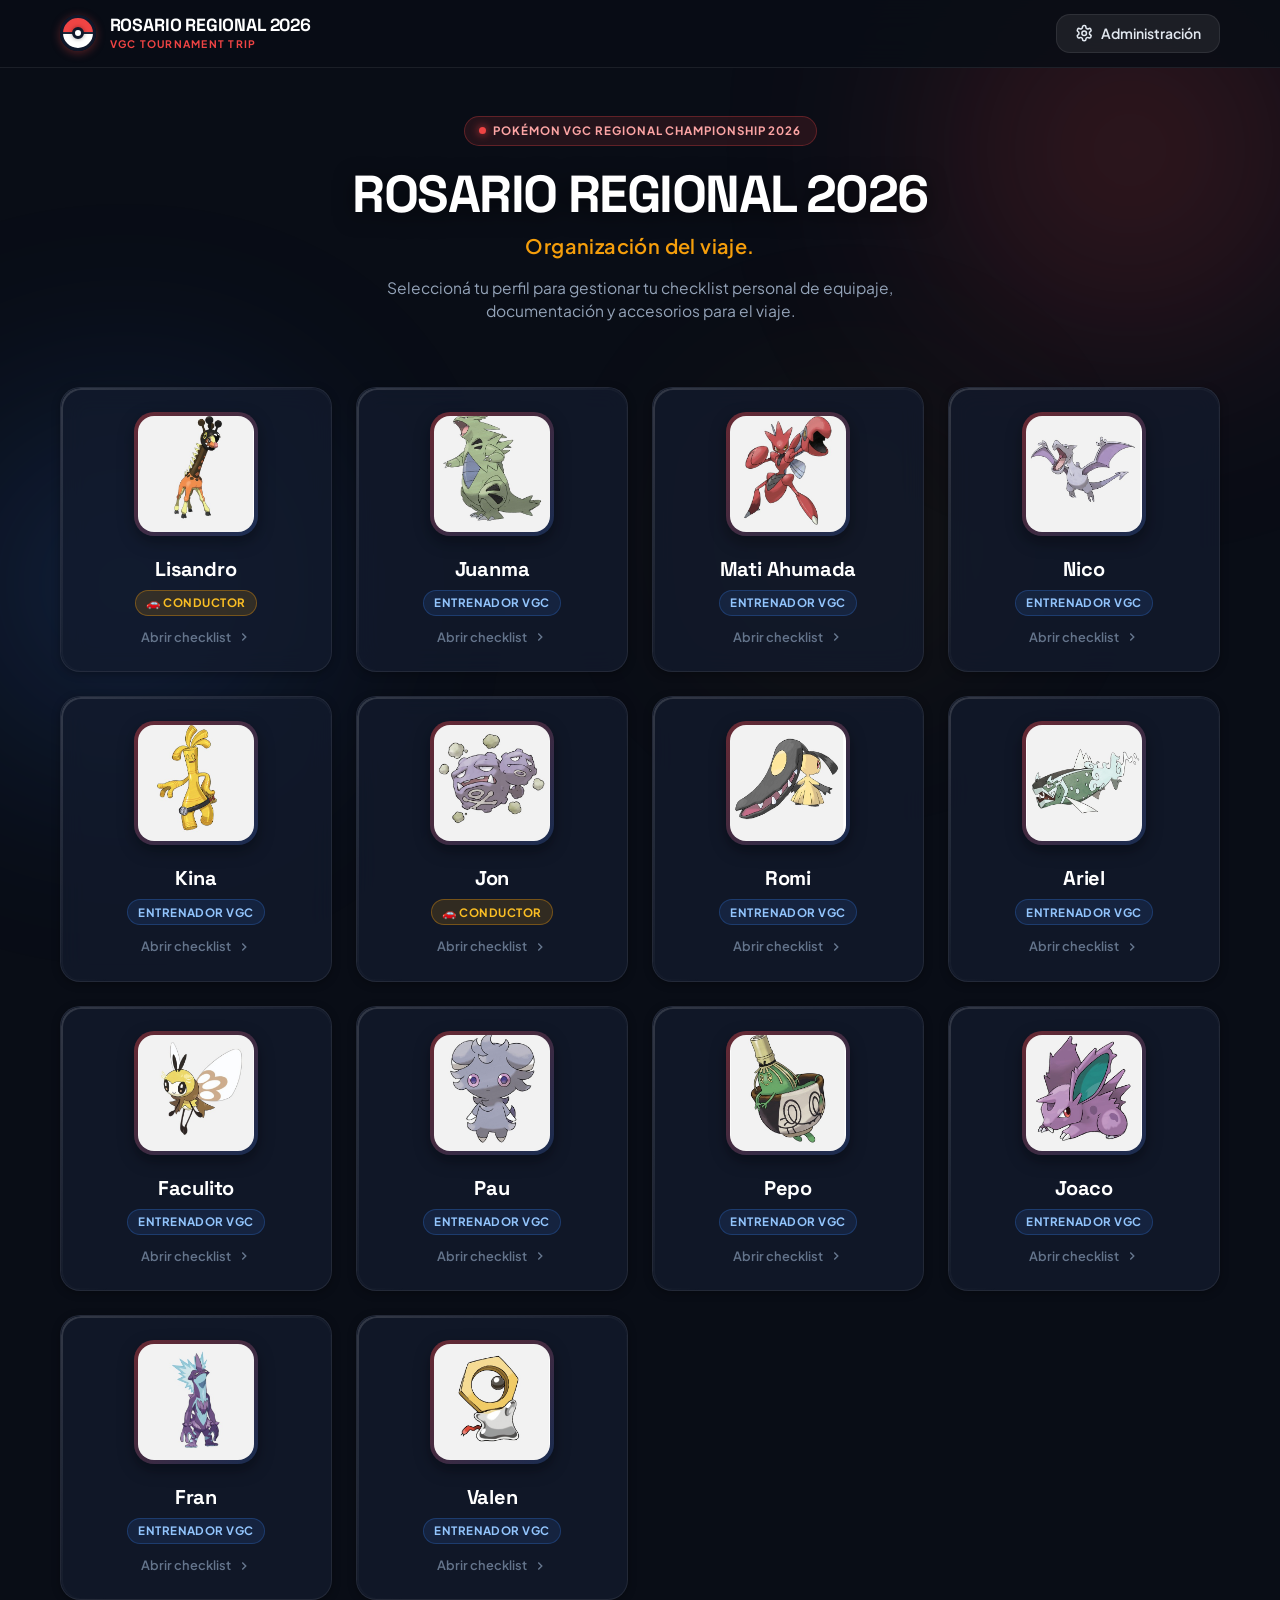
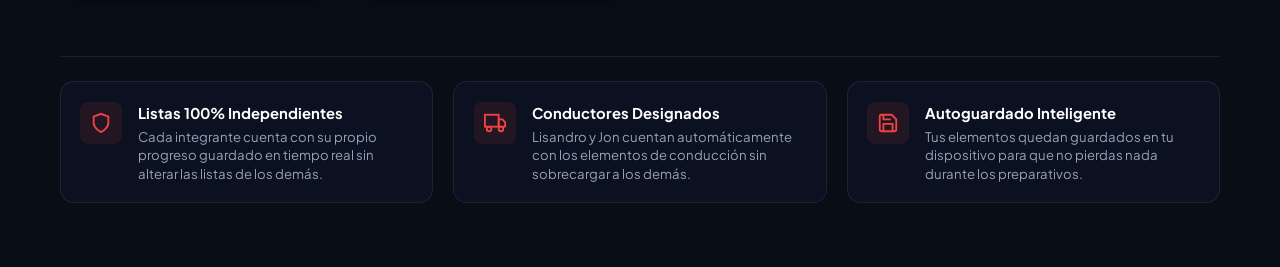
==== index.html @ 784bb458 "feat: Rosario Regional 2026 - Organizador de viaje Pokémon VGC" ====
<!DOCTYPE html>
<html lang="es">
<head>
  <meta charset="UTF-8">
  <meta name="viewport" content="width=device-width, initial-scale=1.0, maximum-scale=1.0, user-scalable=no">
  <title>ROSARIO REGIONAL 2026 – Organizador de Viaje</title>
  <meta name="description" content="Organizador de equipaje y checklist para el Regional Pokémon VGC 2026 en Rosario.">
  <link rel="icon" type="image/svg+xml" href="data:image/svg+xml,<svg xmlns='http://www.w3.org/2000/svg' viewBox='0 0 100 100'><circle cx='50' cy='50' r='48' fill='%23ef4444'/><path d='M2,50 A48,48 0 0,0 98,50 Z' fill='%23ffffff'/><line x1='2' y1='50' x2='98' y2='50' stroke='%230f172a' stroke-width='8'/><circle cx='50' cy='50' r='18' fill='%230f172a'/><circle cx='50' cy='50' r='12' fill='%23ffffff'/><circle cx='50' cy='50' r='7' fill='%23e2e8f0'/></svg>">
  <link rel="preconnect" href="https://fonts.googleapis.com">
  <link rel="preconnect" href="https://fonts.gstatic.com" crossorigin>
  <link href="https://fonts.googleapis.com/css2?family=Plus+Jakarta+Sans:wght@400;500;600;700;800&family=Space+Grotesk:wght@600;700&display=swap" rel="stylesheet">
  <link rel="stylesheet" href="styles.css">
</head>
<body class="bg-main text-slate-100">
  <!-- Fondo con efectos lumínicos sutiles Pokémon VGC -->
  <div class="bg-glow bg-glow-1"></div>
  <div class="bg-glow bg-glow-2"></div>
  <div class="bg-glow bg-glow-3"></div>

  <!-- Header Superior -->
  <header class="app-header">
    <div class="container header-content">
      <a href="#/" class="brand-link" id="header-brand-link">
        <div class="pokeball-icon">
          <div class="pokeball-inner"></div>
        </div>
        <div class="brand-text">
          <span class="brand-title">ROSARIO REGIONAL 2026</span>
          <span class="brand-tag">VGC TOURNAMENT TRIP</span>
        </div>
      </a>
      
      <div class="header-actions">
        <button id="btn-open-admin" class="btn btn-secondary btn-icon-text" title="Panel de Administración">
          <svg class="icon" viewBox="0 0 24 24" fill="none" stroke="currentColor" stroke-width="2"><path d="M12.22 2h-.44a2 2 0 0 0-2 2v.18a2 2 0 0 1-1 1.73l-.43.25a2 2 0 0 1-2 0l-.15-.08a2 2 0 0 0-2.73.73l-.22.38a2 2 0 0 0 .73 2.73l.15.1a2 2 0 0 1 1 1.72v.51a2 2 0 0 1-1 1.74l-.15.09a2 2 0 0 0-.73 2.73l.22.38a2 2 0 0 0 2.73.73l.15-.08a2 2 0 0 1 2 0l.43.25a2 2 0 0 1 1 1.73V20a2 2 0 0 0 2 2h.44a2 2 0 0 0 2-2v-.18a2 2 0 0 1 1-1.73l.43-.25a2 2 0 0 1 2 0l.15.08a2 2 0 0 0 2.73-.73l.22-.39a2 2 0 0 0-.73-2.73l-.15-.08a2 2 0 0 1-1-1.74v-.5a2 2 0 0 1 1-1.74l.15-.09a2 2 0 0 0 .73-2.73l-.22-.38a2 2 0 0 0-2.73-.73l-.15.08a2 2 0 0 1-2 0l-.43-.25a2 2 0 0 1-1-1.73V4a2 2 0 0 0-2-2z"></path><circle cx="12" cy="12" r="3"></circle></svg>
          <span>Administración</span>
        </button>
      </div>
    </div>
  </header>

  <!-- Contenedor Principal de Vistas -->
  <main class="main-container">
    
    <!-- ========================================== -->
    <!-- 1. VISTA PRINCIPAL (MENÚ EXCLUSIVO DE ACCESO) -->
    <!-- ========================================== -->
    <section id="home-view" class="view-section">
      <div class="container">
        
        <!-- Hero de Bienvenida -->
        <div class="home-hero">
          <div class="tournament-badge">
            <span class="badge-dot"></span> POKÉMON VGC REGIONAL CHAMPIONSHIP 2026
          </div>
          <h1 class="hero-title">ROSARIO REGIONAL 2026</h1>
          <p class="hero-subtitle">Organización del viaje.</p>
          <p class="hero-description">
            Seleccioná tu perfil para gestionar tu checklist personal de equipaje, documentación y accesorios para el viaje.
          </p>
        </div>

        <!-- Cuadrícula de 14 tarjetas de integrantes -->
        <div class="members-grid" id="members-grid-container">
          <!-- Renderizado dinámico vía JavaScript -->
        </div>

        <!-- Footer Informativo -->
        <div class="home-footer-info">
          <div class="info-card">
            <div class="info-icon">
              <svg viewBox="0 0 24 24" fill="none" stroke="currentColor" stroke-width="2"><path d="M12 22s8-4 8-10V5l-8-3-8 3v7c0 6 8 10 8 10z"></path></svg>
            </div>
            <div>
              <h4 class="info-title">Listas 100% Independientes</h4>
              <p class="info-desc">Cada integrante cuenta con su propio progreso guardado en tiempo real sin alterar las listas de los demás.</p>
            </div>
          </div>
          <div class="info-card">
            <div class="info-icon">
              <svg viewBox="0 0 24 24" fill="none" stroke="currentColor" stroke-width="2"><rect x="1" y="3" width="15" height="13"></rect><polygon points="16 8 20 8 23 11 23 16 16 16 16 8"></polygon><circle cx="5.5" cy="18.5" r="2.5"></circle><circle cx="18.5" cy="18.5" r="2.5"></circle></svg>
            </div>
            <div>
              <h4 class="info-title">Conductores Designados</h4>
              <p class="info-desc">Lisandro y Jon cuentan automáticamente con los elementos de conducción sin sobrecargar a los demás.</p>
            </div>
          </div>
          <div class="info-card">
            <div class="info-icon">
              <svg viewBox="0 0 24 24" fill="none" stroke="currentColor" stroke-width="2"><path d="M19 21H5a2 2 0 0 1-2-2V5a2 2 0 0 1 2-2h11l5 5v11a2 2 0 0 1-2 2z"></path><polyline points="17 21 17 13 7 13 7 21"></polyline><polyline points="7 3 7 8 15 8"></polyline></svg>
            </div>
            <div>
              <h4 class="info-title">Autoguardado Inteligente</h4>
              <p class="info-desc">Tus elementos quedan guardados en tu dispositivo para que no pierdas nada durante los preparativos.</p>
            </div>
          </div>
        </div>

      </div>
    </section>

    <!-- ========================================== -->
    <!-- 2. VISTA INDIVIDUAL DE CADA INTEGRANTE      -->
    <!-- ========================================== -->
    <section id="member-view" class="view-section hidden">
      <div class="container">
        
        <!-- Barra de retorno y navegación -->
        <div class="member-top-nav">
          <button id="btn-back-home" class="btn btn-ghost btn-back">
            <svg class="icon" viewBox="0 0 24 24" fill="none" stroke="currentColor" stroke-width="2.5"><line x1="19" y1="12" x2="5" y2="12"></line><polyline points="12 19 5 12 12 5"></polyline></svg>
            <span>Volver a integrantes</span>
          </button>
          
          <div class="member-nav-actions">
            <button id="btn-reset-member" class="btn btn-outline-danger btn-sm" title="Reiniciar checklist a elementos iniciales">
              <svg class="icon icon-sm" viewBox="0 0 24 24" fill="none" stroke="currentColor" stroke-width="2"><path d="M3 12a9 9 0 1 0 9-9 9.75 9.75 0 0 0-6.74 2.74L3 8"></path><path d="M3 3v5h5"></path></svg>
              <span>Reiniciar checklist</span>
            </button>
          </div>
        </div>

        <!-- Tarjeta de Perfil y Progreso -->
        <div class="member-profile-header">
          <div class="profile-hero-card">
            
            <!-- Foto y Nombre -->
            <div class="profile-identity">
              <div class="profile-photo-wrapper">
                <img id="profile-photo" src="" alt="Fotografía de perfil" class="profile-photo" onerror="this.classList.add('hidden'); document.getElementById('profile-avatar-fallback').classList.remove('hidden');">
                <div id="profile-avatar-fallback" class="avatar-fallback hidden"></div>
              </div>
              
              <div class="profile-info">
                <div class="profile-badge-row">
                  <span id="profile-role-badge" class="member-badge">INTEGRANTE</span>
                  <span class="vgc-tag">ROSARIO 2026</span>
                </div>
                <h2 id="profile-name" class="profile-name">Nombre</h2>
                <p class="profile-subtext">Checklist personal de viaje y equipaje</p>
              </div>
            </div>

            <!-- Progreso General -->
            <div class="profile-progress-box">
              <div class="progress-stats-header">
                <span class="progress-label">Progreso del equipaje</span>
                <span id="progress-percentage-text" class="progress-percent">0%</span>
              </div>
              
              <div class="progress-track">
                <div id="progress-fill-bar" class="progress-fill" style="width: 0%;"></div>
              </div>

              <div class="stats-counter-grid">
                <div class="stat-pill stat-total">
                  <span class="stat-num" id="stat-total-count">0</span>
                  <span class="stat-text">Total</span>
                </div>
                <div class="stat-pill stat-completed">
                  <span class="stat-num" id="stat-completed-count">0</span>
                  <span class="stat-text">Completados</span>
                </div>
                <div class="stat-pill stat-pending">
                  <span class="stat-num" id="stat-pending-count">0</span>
                  <span class="stat-text">Pendientes</span>
                </div>
              </div>
            </div>

          </div>
        </div>

        <!-- Barra de Herramientas de la Lista -->
        <div class="checklist-toolbar">
          
          <!-- Búsqueda y Filtros -->
          <div class="toolbar-search-filter">
            <div class="search-input-wrapper">
              <svg class="search-icon" viewBox="0 0 24 24" fill="none" stroke="currentColor" stroke-width="2"><circle cx="11" cy="11" r="8"></circle><line x1="21" y1="21" x2="16.65" y2="16.65"></line></svg>
              <input type="text" id="checklist-search" placeholder="Buscar elemento..." class="search-input">
              <button id="btn-clear-search" class="clear-search-btn hidden" title="Limpiar búsqueda">✕</button>
            </div>
            
            <div class="filter-tabs">
              <button class="filter-tab active" data-filter="all">Todos</button>
              <button class="filter-tab" data-filter="pending">Pendientes</button>
              <button class="filter-tab" data-filter="completed">Completados</button>
            </div>
          </div>

          <!-- Botones para agregar elementos y categorías -->
          <div class="toolbar-action-buttons">
            <button id="btn-add-item" class="btn btn-primary btn-sm">
              <svg class="icon icon-sm" viewBox="0 0 24 24" fill="none" stroke="currentColor" stroke-width="2.5"><line x1="12" y1="5" x2="12" y2="19"></line><line x1="5" y1="12" x2="19" y2="12"></line></svg>
              <span>Agregar elemento</span>
            </button>
            <button id="btn-add-category" class="btn btn-secondary btn-sm">
              <svg class="icon icon-sm" viewBox="0 0 24 24" fill="none" stroke="currentColor" stroke-width="2.5"><path d="M22 19a2 2 0 0 1-2 2H4a2 2 0 0 1-2-2V5a2 2 0 0 1 2-2h5l2 3h9a2 2 0 0 1 2 2z"></path><line x1="12" y1="11" x2="12" y2="17"></line><line x1="9" y1="14" x2="15" y2="14"></line></svg>
              <span>Nueva categoría</span>
            </button>
          </div>

        </div>

        <!-- Contenedor dinámico de categorías y elementos -->
        <div id="checklist-categories-container" class="categories-list">
          <!-- Renderizado dinámico vía JavaScript -->
        </div>

      </div>
    </section>

  </main>

  <!-- ========================================== -->
  <!-- 3. MODAL: PANEL DE ADMINISTRACIÓN         -->
  <!-- ========================================== -->
  <div id="admin-modal" class="modal-backdrop hidden">
    <div class="modal-dialog modal-lg">
      
      <div class="modal-header">
        <div class="modal-header-title">
          <div class="admin-shield-icon">
            <svg viewBox="0 0 24 24" fill="none" stroke="currentColor" stroke-width="2"><path d="M12 22s8-4 8-10V5l-8-3-8 3v7c0 6 8 10 8 10z"></path></svg>
          </div>
          <div>
            <h3 class="modal-title">Panel de Administración</h3>
            <p class="modal-subtitle">Gestión global de integrantes, categorías y elementos</p>
          </div>
        </div>
        <button id="btn-close-admin" class="btn-close-modal" aria-label="Cerrar modal">✕</button>
      </div>

      <!-- Navegación por pestañas del panel de administración -->
      <div class="admin-tabs-nav">
        <button class="admin-tab-btn active" data-tab="admin-tab-members">Integrantes (14)</button>
        <button class="admin-tab-btn" data-tab="admin-tab-categories">Categorías</button>
        <button class="admin-tab-btn" data-tab="admin-tab-items">Elementos Maestros</button>
      </div>

      <div class="modal-body admin-modal-body">
        
        <!-- Pestaña 1: Integrantes -->
        <div id="admin-tab-members" class="admin-tab-content active">
          <div class="admin-tab-toolbar">
            <p class="tab-helper-text">Administrá a los viajeros del Regional. Podés modificar nombres, fotografías o agregar nuevos.</p>
            <button id="btn-admin-add-member" class="btn btn-primary btn-sm">
              <svg class="icon icon-sm" viewBox="0 0 24 24" fill="none" stroke="currentColor" stroke-width="2"><line x1="12" y1="5" x2="12" y2="19"></line><line x1="5" y1="12" x2="19" y2="12"></line></svg>
              <span>Agregar Integrante</span>
            </button>
          </div>

          <div id="admin-members-list" class="admin-entity-list">
            <!-- Renderizado dinámico -->
          </div>
        </div>

        <!-- Pestaña 2: Categorías -->
        <div id="admin-tab-categories" class="admin-tab-content">
          <div class="admin-tab-toolbar">
            <p class="tab-helper-text">Categorías maestras del equipaje. Podés reordenar, renombrar o crear nuevas.</p>
            <button id="btn-admin-add-category" class="btn btn-primary btn-sm">
              <svg class="icon icon-sm" viewBox="0 0 24 24" fill="none" stroke="currentColor" stroke-width="2"><line x1="12" y1="5" x2="12" y2="19"></line><line x1="5" y1="12" x2="19" y2="12"></line></svg>
              <span>Crear Categoría</span>
            </button>
          </div>

          <div id="admin-categories-list" class="admin-entity-list">
            <!-- Renderizado dinámico -->
          </div>
        </div>

        <!-- Pestaña 3: Elementos Maestros & Exclusividad -->
        <div id="admin-tab-items" class="admin-tab-content">
          <div class="admin-tab-toolbar">
            <p class="tab-helper-text">Elementos maestros basados en "lista items". Podés editarlos y asignar exclusividad (ej. Licencia de conducir para Lisandro y Jon).</p>
            <button id="btn-admin-add-item" class="btn btn-primary btn-sm">
              <svg class="icon icon-sm" viewBox="0 0 24 24" fill="none" stroke="currentColor" stroke-width="2"><line x1="12" y1="5" x2="12" y2="19"></line><line x1="5" y1="12" x2="19" y2="12"></line></svg>
              <span>Agregar Elemento Maestro</span>
            </button>
          </div>

          <div class="admin-filter-bar">
            <label for="admin-item-cat-filter" class="form-label-inline">Filtrar por categoría:</label>
            <select id="admin-item-cat-filter" class="form-select form-select-sm">
              <option value="all">Todas las categorías</option>
            </select>
          </div>

          <div id="admin-items-list" class="admin-entity-list">
            <!-- Renderizado dinámico -->
          </div>
        </div>

      </div>

      <div class="modal-footer">
        <div class="footer-left-actions">
          <button id="btn-reset-master-data" class="btn btn-outline-danger btn-sm" title="Restaura la configuración a los datos iniciales de lista items">
            <svg class="icon icon-sm" viewBox="0 0 24 24" fill="none" stroke="currentColor" stroke-width="2"><path d="M3 12a9 9 0 1 0 9-9 9.75 9.75 0 0 0-6.74 2.74L3 8"></path><path d="M3 3v5h5"></path></svg>
            <span>Restablecer todo a fábrica</span>
          </button>
        </div>
        <button id="btn-admin-done" class="btn btn-secondary">Cerrar</button>
      </div>

    </div>
  </div>

  <!-- ========================================== -->
  <!-- 4. MODAL: AGREGAR / EDITAR ELEMENTO        -->
  <!-- ========================================== -->
  <div id="item-modal" class="modal-backdrop hidden">
    <div class="modal-dialog">
      <div class="modal-header">
        <h3 id="item-modal-title" class="modal-title">Agregar Elemento</h3>
        <button id="btn-close-item-modal" class="btn-close-modal">✕</button>
      </div>
      
      <form id="item-form" class="modal-form">
        <input type="hidden" id="item-form-id">
        <input type="hidden" id="item-form-context" value="member"> <!-- 'member' o 'admin' -->
        
        <div class="form-group">
          <label for="item-form-name" class="form-label">Nombre del elemento *</label>
          <input type="text" id="item-form-name" class="form-input" placeholder="Ej: Protector solar" required autofocus>
        </div>

        <div class="form-group">
          <label for="item-form-category" class="form-label">Categoría *</label>
          <select id="item-form-category" class="form-select" required>
            <!-- Dinámico -->
          </select>
        </div>

        <!-- Sección de Exclusividad (visible en admin o configurable) -->
        <div id="item-exclusivity-section" class="form-group">
          <label class="form-label">Visibilidad / Exclusividad</label>
          <p class="form-help">Seleccioná si este elemento debe mostrarse únicamente a determinados integrantes (ej: Solo Conductores).</p>
          
          <div class="radio-toggle-group">
            <label class="radio-option">
              <input type="radio" name="item-visibility-mode" value="all" checked>
              <span>Visible para todos los integrantes</span>
            </label>
            <label class="radio-option">
              <input type="radio" name="item-visibility-mode" value="selective">
              <span>Exclusivo para integrantes específicos</span>
            </label>
          </div>

          <div id="item-selective-members-box" class="selective-members-container hidden">
            <p class="selective-title">Seleccionar integrantes que ven este elemento:</p>
            <div id="item-members-checkbox-list" class="members-checkbox-grid">
              <!-- Checkboxes generados dinámicamente -->
            </div>
          </div>
        </div>

        <div class="modal-footer">
          <button type="button" id="btn-cancel-item-modal" class="btn btn-ghost">Cancelar</button>
          <button type="submit" class="btn btn-primary">Guardar Elemento</button>
        </div>
      </form>
    </div>
  </div>

  <!-- ========================================== -->
  <!-- 5. MODAL: AGREGAR / EDITAR CATEGORÍA       -->
  <!-- ========================================== -->
  <div id="category-modal" class="modal-backdrop hidden">
    <div class="modal-dialog">
      <div class="modal-header">
        <h3 id="category-modal-title" class="modal-title">Nueva Categoría</h3>
        <button id="btn-close-category-modal" class="btn-close-modal">✕</button>
      </div>
      
      <form id="category-form" class="modal-form">
        <input type="hidden" id="category-form-id">
        <input type="hidden" id="category-form-context" value="member">
        
        <div class="form-group">
          <label for="category-form-name" class="form-label">Nombre de la categoría *</label>
          <input type="text" id="category-form-name" class="form-input" placeholder="Ej: SNACKS Y BEBIDAS" required autofocus>
        </div>

        <div class="modal-footer">
          <button type="button" id="btn-cancel-category-modal" class="btn btn-ghost">Cancelar</button>
          <button type="submit" class="btn btn-primary">Guardar Categoría</button>
        </div>
      </form>
    </div>
  </div>

  <!-- ========================================== -->
  <!-- 6. MODAL: AGREGAR / EDITAR INTEGRANTE      -->
  <!-- ========================================== -->
  <div id="member-modal" class="modal-backdrop hidden">
    <div class="modal-dialog">
      <div class="modal-header">
        <h3 id="member-modal-title" class="modal-title">Editar Integrante</h3>
        <button id="btn-close-member-modal" class="btn-close-modal">✕</button>
      </div>
      
      <form id="member-form" class="modal-form">
        <input type="hidden" id="member-form-id">
        
        <div class="form-group">
          <label for="member-form-name" class="form-label">Nombre *</label>
          <input type="text" id="member-form-name" class="form-input" placeholder="Ej: Lisandro" required autofocus>
        </div>

        <div class="form-group">
          <label for="member-form-photo" class="form-label">Ruta o URL de la fotografía</label>
          <input type="text" id="member-form-photo" class="form-input" placeholder="pokemon viaje/nombre.jpg">
          <p class="form-help">Debe corresponder a un archivo de la carpeta "pokemon viaje" o una URL válida.</p>
        </div>

        <div class="form-group">
          <label class="form-label">Rol especial</label>
          <label class="checkbox-label">
            <input type="checkbox" id="member-form-is-driver" class="custom-checkbox">
            <span>🚗 Es Conductor designado (acceso a elementos exclusivos de conducción)</span>
          </label>
        </div>

        <div class="modal-footer">
          <button type="button" id="btn-cancel-member-modal" class="btn btn-ghost">Cancelar</button>
          <button type="submit" class="btn btn-primary">Guardar Cambios</button>
        </div>
      </form>
    </div>
  </div>

  <!-- ========================================== -->
  <!-- 7. MODAL: CONFIRMACIÓN GENÉRICA           -->
  <!-- ========================================== -->
  <div id="confirm-modal" class="modal-backdrop hidden">
    <div class="modal-dialog modal-sm">
      <div class="modal-header">
        <h3 id="confirm-modal-title" class="modal-title">¿Estás seguro?</h3>
        <button id="btn-close-confirm-modal" class="btn-close-modal">✕</button>
      </div>
      <div class="modal-body">
        <p id="confirm-modal-message">Esta acción no se puede deshacer.</p>
      </div>
      <div class="modal-footer">
        <button type="button" id="btn-confirm-cancel" class="btn btn-ghost">Cancelar</button>
        <button type="button" id="btn-confirm-accept" class="btn btn-danger">Confirmar</button>
      </div>
    </div>
  </div>

  <!-- Toast de Notificaciones -->
  <div id="toast-container" class="toast-container"></div>

  <!-- Script Principal -->
  <script src="app.js"></script>
</body>
</html>
---- styles.css ----
/* ==========================================================================
   ROSARIO REGIONAL 2026 – ESTILOS GLOBALES & TEMÁTICA POKÉMON VGC
   ========================================================================== */

:root {
  --bg-primary: #090d16;
  --bg-secondary: #0f172a;
  --bg-card: rgba(19, 27, 46, 0.75);
  --bg-card-hover: rgba(26, 38, 64, 0.9);
  --bg-input: #151f33;
  --border-subtle: rgba(255, 255, 255, 0.08);
  --border-focus: #3b82f6;
  
  --poke-red: #ef4444;
  --poke-red-hover: #dc2626;
  --poke-red-glow: rgba(239, 68, 68, 0.25);
  
  --poke-blue: #3b82f6;
  --poke-cyan: #06b6d4;
  --poke-gold: #f59e0b;
  --poke-gold-glow: rgba(245, 158, 11, 0.2);
  --success: #10b981;
  --success-glow: rgba(16, 185, 129, 0.25);
  --danger: #f43f5e;
  
  --text-main: #f8fafc;
  --text-muted: #94a3b8;
  --text-dim: #64748b;
  
  --font-main: 'Plus Jakarta Sans', -apple-system, BlinkMacSystemFont, 'Segoe UI', Roboto, sans-serif;
  --font-display: 'Space Grotesk', var(--font-main);
  
  --radius-sm: 8px;
  --radius-md: 14px;
  --radius-lg: 20px;
  --radius-full: 9999px;
  
  --shadow-sm: 0 2px 8px rgba(0, 0, 0, 0.3);
  --shadow-md: 0 8px 24px rgba(0, 0, 0, 0.4);
  --shadow-lg: 0 16px 40px rgba(0, 0, 0, 0.55);
  --shadow-glow: 0 0 30px rgba(239, 68, 68, 0.15);
}

* {
  box-sizing: border-box;
  margin: 0;
  padding: 0;
  -webkit-tap-highlight-color: transparent;
}

body {
  font-family: var(--font-main);
  background-color: var(--bg-primary);
  color: var(--text-main);
  min-height: 100vh;
  line-height: 1.5;
  overflow-x: hidden;
  position: relative;
}

/* Luces de fondo decorativas */
.bg-glow {
  position: fixed;
  border-radius: 50%;
  filter: blur(120px);
  pointer-events: none;
  z-index: 0;
  opacity: 0.35;
}

.bg-glow-1 {
  width: 500px;
  height: 500px;
  background: radial-gradient(circle, var(--poke-red) 0%, transparent 70%);
  top: -100px;
  right: -100px;
}

.bg-glow-2 {
  width: 450px;
  height: 450px;
  background: radial-gradient(circle, var(--poke-blue) 0%, transparent 70%);
  bottom: 10%;
  left: -100px;
}

.bg-glow-3 {
  width: 350px;
  height: 350px;
  background: radial-gradient(circle, var(--poke-gold) 0%, transparent 70%);
  top: 40%;
  right: 20%;
  opacity: 0.15;
}

.container {
  max-width: 1200px;
  margin: 0 auto;
  padding: 0 1.25rem;
  position: relative;
  z-index: 1;
}

/* Header */
.app-header {
  position: sticky;
  top: 0;
  z-index: 100;
  backdrop-filter: blur(16px);
  -webkit-backdrop-filter: blur(16px);
  background-color: rgba(9, 13, 22, 0.85);
  border-bottom: 1px solid var(--border-subtle);
  padding: 0.85rem 0;
  transition: all 0.2s ease;
}

.header-content {
  display: flex;
  align-items: center;
  justify-content: space-between;
}

.brand-link {
  display: flex;
  align-items: center;
  gap: 0.85rem;
  text-decoration: none;
  color: inherit;
  transition: transform 0.2s ease;
}

.brand-link:hover {
  transform: translateY(-1px);
}

.pokeball-icon {
  width: 36px;
  height: 36px;
  border-radius: 50%;
  background: linear-gradient(180deg, var(--poke-red) 48%, #1e293b 48%, #1e293b 52%, #ffffff 52%);
  border: 3px solid #0f172a;
  position: relative;
  display: flex;
  align-items: center;
  justify-content: center;
  box-shadow: 0 2px 10px rgba(239, 68, 68, 0.35);
  animation: pulse-glow 3s infinite alternate;
}

.pokeball-inner {
  width: 12px;
  height: 12px;
  background: #ffffff;
  border: 3px solid #0f172a;
  border-radius: 50%;
  box-shadow: 0 0 4px rgba(0,0,0,0.4);
}

@keyframes pulse-glow {
  0% { box-shadow: 0 0 10px rgba(239, 68, 68, 0.2); }
  100% { box-shadow: 0 0 18px rgba(239, 68, 68, 0.5); }
}

.brand-text {
  display: flex;
  flex-direction: column;
}

.brand-title {
  font-family: var(--font-display);
  font-size: 1.1rem;
  font-weight: 700;
  letter-spacing: -0.01em;
  color: #ffffff;
  line-height: 1.2;
}

.brand-tag {
  font-size: 0.65rem;
  font-weight: 700;
  letter-spacing: 0.12em;
  color: var(--poke-red);
}

/* Botones */
.btn {
  display: inline-flex;
  align-items: center;
  justify-content: center;
  gap: 0.5rem;
  font-family: var(--font-main);
  font-size: 0.875rem;
  font-weight: 600;
  padding: 0.6rem 1.1rem;
  border-radius: var(--radius-md);
  border: 1px solid transparent;
  cursor: pointer;
  transition: all 0.2s cubic-bezier(0.4, 0, 0.2, 1);
  text-decoration: none;
  white-space: nowrap;
}

.btn:active {
  transform: scale(0.97);
}

.btn-primary {
  background: linear-gradient(135deg, var(--poke-red) 0%, #dc2626 100%);
  color: #ffffff;
  box-shadow: 0 4px 14px var(--poke-red-glow);
}

.btn-primary:hover {
  background: linear-gradient(135deg, #f87171 0%, #ef4444 100%);
  box-shadow: 0 6px 20px rgba(239, 68, 68, 0.45);
  transform: translateY(-1px);
}

.btn-secondary {
  background: rgba(255, 255, 255, 0.07);
  color: #e2e8f0;
  border-color: var(--border-subtle);
}

.btn-secondary:hover {
  background: rgba(255, 255, 255, 0.12);
  color: #ffffff;
  border-color: rgba(255, 255, 255, 0.2);
}

.btn-ghost {
  background: transparent;
  color: var(--text-muted);
}

.btn-ghost:hover {
  background: rgba(255, 255, 255, 0.06);
  color: #ffffff;
}

.btn-danger {
  background: var(--danger);
  color: #ffffff;
}

.btn-danger:hover {
  background: #e11d48;
}

.btn-outline-danger {
  background: transparent;
  color: #fb7185;
  border-color: rgba(244, 63, 94, 0.3);
}

.btn-outline-danger:hover {
  background: rgba(244, 63, 94, 0.15);
  border-color: rgba(244, 63, 94, 0.5);
  color: #ffffff;
}

.btn-sm {
  padding: 0.42rem 0.8rem;
  font-size: 0.8rem;
  border-radius: var(--radius-sm);
}

.icon {
  width: 1.15rem;
  height: 1.15rem;
  display: inline-block;
  flex-shrink: 0;
}

.icon-sm {
  width: 0.95rem;
  height: 0.95rem;
}

/* ==========================================================================
   VISTA PRINCIPAL: HOME
   ========================================================================== */
.main-container {
  padding: 2rem 0 4rem;
}

.home-hero {
  text-align: center;
  max-width: 680px;
  margin: 0 auto 3rem;
  padding: 1rem 0;
}

.tournament-badge {
  display: inline-flex;
  align-items: center;
  gap: 0.45rem;
  padding: 0.35rem 0.9rem;
  border-radius: var(--radius-full);
  background: rgba(239, 68, 68, 0.12);
  border: 1px solid rgba(239, 68, 68, 0.3);
  color: #fca5a5;
  font-size: 0.72rem;
  font-weight: 700;
  letter-spacing: 0.08em;
  margin-bottom: 1.25rem;
}

.badge-dot {
  width: 7px;
  height: 7px;
  border-radius: 50%;
  background-color: var(--poke-red);
  box-shadow: 0 0 8px var(--poke-red);
  animation: pulse-dot 1.5s infinite;
}

@keyframes pulse-dot {
  0%, 100% { opacity: 1; transform: scale(1); }
  50% { opacity: 0.4; transform: scale(0.85); }
}

.hero-title {
  font-family: var(--font-display);
  font-size: clamp(2rem, 5vw, 3.25rem);
  font-weight: 800;
  letter-spacing: -0.03em;
  color: #ffffff;
  margin-bottom: 0.5rem;
  text-shadow: 0 4px 20px rgba(0, 0, 0, 0.6);
  line-height: 1.1;
}

.hero-subtitle {
  font-size: 1.25rem;
  font-weight: 600;
  color: var(--poke-gold);
  margin-bottom: 0.9rem;
  letter-spacing: 0.02em;
}

.hero-description {
  font-size: 0.975rem;
  color: var(--text-muted);
  max-width: 540px;
  margin: 0 auto;
}

/* Cuadrícula de 14 tarjetas de integrantes */
.members-grid {
  display: grid;
  grid-template-columns: repeat(auto-fill, minmax(240px, 1fr));
  gap: 1.5rem;
  margin-bottom: 3.5rem;
}

@media (min-width: 1024px) {
  .members-grid {
    grid-template-columns: repeat(4, 1fr);
  }
}

.member-card {
  position: relative;
  background: var(--bg-card);
  backdrop-filter: blur(12px);
  -webkit-backdrop-filter: blur(12px);
  border: 1px solid var(--border-subtle);
  border-radius: var(--radius-lg);
  padding: 1.5rem 1.25rem;
  text-decoration: none;
  color: inherit;
  display: flex;
  flex-direction: column;
  align-items: center;
  text-align: center;
  transition: all 0.28s cubic-bezier(0.4, 0, 0.2, 1);
  overflow: hidden;
  box-shadow: var(--shadow-sm);
  cursor: pointer;
}

.member-card::before {
  content: '';
  position: absolute;
  inset: 0;
  border-radius: inherit;
  padding: 1.5px;
  background: linear-gradient(135deg, rgba(255, 255, 255, 0.15), transparent 60%);
  -webkit-mask: linear-gradient(#fff 0 0) content-box, linear-gradient(#fff 0 0);
  -webkit-mask-composite: xor;
  mask-composite: exclude;
  pointer-events: none;
}

.member-card:hover {
  transform: translateY(-6px);
  background: var(--bg-card-hover);
  border-color: rgba(239, 68, 68, 0.35);
  box-shadow: 0 14px 30px rgba(0, 0, 0, 0.5), 0 0 20px var(--poke-red-glow);
}

.member-card-photo-wrapper {
  position: relative;
  width: 124px;
  height: 124px;
  margin-bottom: 1.15rem;
  border-radius: var(--radius-lg);
  padding: 4px;
  background: linear-gradient(135deg, rgba(239, 68, 68, 0.4), rgba(59, 130, 246, 0.2));
  box-shadow: 0 6px 16px rgba(0, 0, 0, 0.35);
  transition: transform 0.28s ease, box-shadow 0.28s ease;
}

.member-card:hover .member-card-photo-wrapper {
  transform: scale(1.04);
  box-shadow: 0 8px 24px rgba(239, 68, 68, 0.35);
}

.member-card-photo {
  width: 100%;
  height: 100%;
  border-radius: calc(var(--radius-lg) - 4px);
  object-fit: cover;
  object-position: center;
  display: block;
  background-color: #1e293b;
}

.avatar-fallback {
  width: 100%;
  height: 100%;
  border-radius: calc(var(--radius-lg) - 4px);
  display: flex;
  align-items: center;
  justify-content: center;
  font-family: var(--font-display);
  font-size: 2.2rem;
  font-weight: 700;
  color: #ffffff;
  background: linear-gradient(135deg, #1e293b 0%, #334155 100%);
  letter-spacing: -0.02em;
}

.member-card-name {
  font-family: var(--font-display);
  font-size: 1.25rem;
  font-weight: 700;
  color: #ffffff;
  margin-bottom: 0.35rem;
  letter-spacing: -0.01em;
  transition: color 0.2s ease;
}

.member-card:hover .member-card-name {
  color: #fca5a5;
}

.member-tag-badge {
  display: inline-flex;
  align-items: center;
  gap: 0.3rem;
  padding: 0.22rem 0.65rem;
  border-radius: var(--radius-full);
  font-size: 0.72rem;
  font-weight: 700;
  letter-spacing: 0.04em;
  text-transform: uppercase;
  margin-bottom: 0.75rem;
}

.tag-driver {
  background: rgba(245, 158, 11, 0.15);
  color: #fbbf24;
  border: 1px solid rgba(245, 158, 11, 0.35);
}

.tag-trainer {
  background: rgba(59, 130, 246, 0.12);
  color: #93c5fd;
  border: 1px solid rgba(59, 130, 246, 0.25);
}

.member-card-action {
  margin-top: auto;
  font-size: 0.8rem;
  font-weight: 600;
  color: var(--text-dim);
  display: flex;
  align-items: center;
  gap: 0.35rem;
  transition: color 0.2s ease, transform 0.2s ease;
}

.member-card:hover .member-card-action {
  color: var(--poke-red);
  transform: translateX(3px);
}

/* Home Footer Info */
.home-footer-info {
  display: grid;
  grid-template-columns: repeat(auto-fit, minmax(280px, 1fr));
  gap: 1.25rem;
  padding-top: 1.5rem;
  border-top: 1px solid var(--border-subtle);
}

.info-card {
  display: flex;
  gap: 1rem;
  background: rgba(15, 23, 42, 0.5);
  border: 1px solid var(--border-subtle);
  border-radius: var(--radius-md);
  padding: 1.2rem;
}

.info-icon {
  width: 42px;
  height: 42px;
  border-radius: var(--radius-sm);
  background: rgba(239, 68, 68, 0.1);
  color: var(--poke-red);
  display: flex;
  align-items: center;
  justify-content: center;
  flex-shrink: 0;
}

.info-icon svg {
  width: 22px;
  height: 22px;
}

.info-title {
  font-size: 0.925rem;
  font-weight: 700;
  color: #ffffff;
  margin-bottom: 0.25rem;
}

.info-desc {
  font-size: 0.825rem;
  color: var(--text-muted);
  line-height: 1.4;
}

/* ==========================================================================
   VISTA INDIVIDUAL: CHECKLIST DEL INTEGRANTE
   ========================================================================== */
.member-top-nav {
  display: flex;
  align-items: center;
  justify-content: space-between;
  margin-bottom: 1.5rem;
  gap: 1rem;
}

.btn-back {
  font-weight: 600;
  padding-left: 0;
}

.btn-back:hover {
  background: transparent;
  color: #ffffff;
  transform: translateX(-3px);
}

.profile-hero-card {
  background: var(--bg-card);
  backdrop-filter: blur(14px);
  -webkit-backdrop-filter: blur(14px);
  border: 1px solid var(--border-subtle);
  border-radius: var(--radius-lg);
  padding: 1.75rem;
  margin-bottom: 2rem;
  display: grid;
  grid-template-columns: 1fr;
  gap: 1.75rem;
  box-shadow: var(--shadow-md);
}

@media (min-width: 768px) {
  .profile-hero-card {
    grid-template-columns: 1.2fr 1.8fr;
    align-items: center;
  }
}

.profile-identity {
  display: flex;
  align-items: center;
  gap: 1.25rem;
}

.profile-photo-wrapper {
  width: 100px;
  height: 100px;
  border-radius: var(--radius-lg);
  padding: 3px;
  background: linear-gradient(135deg, var(--poke-red), var(--poke-gold));
  flex-shrink: 0;
  box-shadow: 0 8px 20px rgba(0, 0, 0, 0.4);
}

.profile-photo {
  width: 100%;
  height: 100%;
  border-radius: calc(var(--radius-lg) - 3px);
  object-fit: cover;
  object-position: center;
  display: block;
}

.profile-badge-row {
  display: flex;
  align-items: center;
  gap: 0.5rem;
  margin-bottom: 0.4rem;
}

.member-badge {
  font-size: 0.7rem;
  font-weight: 700;
  letter-spacing: 0.05em;
  padding: 0.2rem 0.55rem;
  border-radius: var(--radius-full);
  background: rgba(239, 68, 68, 0.15);
  color: #fca5a5;
  border: 1px solid rgba(239, 68, 68, 0.3);
}

.vgc-tag {
  font-size: 0.7rem;
  font-weight: 700;
  color: var(--poke-gold);
}

.profile-name {
  font-family: var(--font-display);
  font-size: 1.85rem;
  font-weight: 800;
  letter-spacing: -0.02em;
  color: #ffffff;
  line-height: 1.15;
}

.profile-subtext {
  font-size: 0.825rem;
  color: var(--text-muted);
  margin-top: 0.2rem;
}

/* Progreso */
.profile-progress-box {
  background: rgba(15, 23, 42, 0.6);
  border: 1px solid var(--border-subtle);
  border-radius: var(--radius-md);
  padding: 1.25rem;
}

.progress-stats-header {
  display: flex;
  justify-content: space-between;
  align-items: baseline;
  margin-bottom: 0.6rem;
}

.progress-label {
  font-size: 0.85rem;
  font-weight: 600;
  color: var(--text-muted);
  text-transform: uppercase;
  letter-spacing: 0.05em;
}

.progress-percent {
  font-family: var(--font-display);
  font-size: 1.6rem;
  font-weight: 800;
  color: #ffffff;
}

.progress-track {
  width: 100%;
  height: 12px;
  background: rgba(255, 255, 255, 0.08);
  border-radius: var(--radius-full);
  overflow: hidden;
  margin-bottom: 1rem;
}

.progress-fill {
  height: 100%;
  background: linear-gradient(90deg, var(--poke-red) 0%, var(--poke-gold) 60%, var(--success) 100%);
  border-radius: var(--radius-full);
  transition: width 0.4s cubic-bezier(0.4, 0, 0.2, 1);
  box-shadow: 0 0 12px var(--poke-red-glow);
}

.stats-counter-grid {
  display: grid;
  grid-template-columns: repeat(3, 1fr);
  gap: 0.65rem;
}

.stat-pill {
  display: flex;
  flex-direction: column;
  align-items: center;
  justify-content: center;
  padding: 0.55rem 0.4rem;
  border-radius: var(--radius-sm);
  background: rgba(255, 255, 255, 0.03);
  border: 1px solid var(--border-subtle);
  text-align: center;
}

.stat-num {
  font-family: var(--font-display);
  font-size: 1.2rem;
  font-weight: 700;
  line-height: 1;
  margin-bottom: 0.2rem;
}

.stat-text {
  font-size: 0.7rem;
  color: var(--text-muted);
  text-transform: uppercase;
  letter-spacing: 0.04em;
}

.stat-total .stat-num { color: #ffffff; }
.stat-completed .stat-num { color: var(--success); }
.stat-pending .stat-num { color: var(--poke-gold); }

/* Toolbar */
.checklist-toolbar {
  display: flex;
  flex-direction: column;
  gap: 1rem;
  margin-bottom: 2rem;
}

@media (min-width: 768px) {
  .checklist-toolbar {
    flex-direction: row;
    align-items: center;
    justify-content: space-between;
  }
}

.toolbar-search-filter {
  display: flex;
  flex-wrap: wrap;
  gap: 0.75rem;
  align-items: center;
  flex: 1;
}

.search-input-wrapper {
  position: relative;
  min-width: 200px;
  max-width: 320px;
  width: 100%;
}

.search-icon {
  position: absolute;
  left: 0.85rem;
  top: 50%;
  transform: translateY(-50%);
  width: 1rem;
  height: 1rem;
  color: var(--text-dim);
  pointer-events: none;
}

.search-input {
  width: 100%;
  padding: 0.55rem 2rem 0.55rem 2.35rem;
  background: var(--bg-input);
  border: 1px solid var(--border-subtle);
  border-radius: var(--radius-md);
  color: #ffffff;
  font-family: var(--font-main);
  font-size: 0.85rem;
  transition: all 0.2s ease;
}

.search-input:focus {
  outline: none;
  border-color: var(--border-focus);
  box-shadow: 0 0 0 3px rgba(59, 130, 246, 0.2);
}

.clear-search-btn {
  position: absolute;
  right: 0.65rem;
  top: 50%;
  transform: translateY(-50%);
  background: none;
  border: none;
  color: var(--text-dim);
  font-size: 0.8rem;
  cursor: pointer;
  padding: 0.2rem;
}

.clear-search-btn:hover {
  color: #ffffff;
}

.filter-tabs {
  display: flex;
  background: var(--bg-input);
  border: 1px solid var(--border-subtle);
  border-radius: var(--radius-md);
  padding: 3px;
}

.filter-tab {
  padding: 0.4rem 0.85rem;
  font-size: 0.78rem;
  font-weight: 600;
  border-radius: calc(var(--radius-md) - 3px);
  border: none;
  background: transparent;
  color: var(--text-muted);
  cursor: pointer;
  transition: all 0.2s ease;
}

.filter-tab.active {
  background: rgba(255, 255, 255, 0.12);
  color: #ffffff;
  box-shadow: 0 2px 6px rgba(0,0,0,0.25);
}

.toolbar-action-buttons {
  display: flex;
  gap: 0.65rem;
  flex-wrap: wrap;
}

/* Categorías y elementos */
.categories-list {
  display: flex;
  flex-direction: column;
  gap: 1.5rem;
}

.category-card {
  background: var(--bg-card);
  backdrop-filter: blur(10px);
  -webkit-backdrop-filter: blur(10px);
  border: 1px solid var(--border-subtle);
  border-radius: var(--radius-lg);
  overflow: hidden;
  box-shadow: var(--shadow-sm);
  transition: border-color 0.2s ease;
}

.category-card:hover {
  border-color: rgba(255, 255, 255, 0.15);
}

.category-header {
  display: flex;
  align-items: center;
  justify-content: space-between;
  padding: 1.1rem 1.4rem;
  background: rgba(255, 255, 255, 0.02);
  border-bottom: 1px solid var(--border-subtle);
  gap: 1rem;
}

.category-title-area {
  display: flex;
  align-items: center;
  gap: 0.75rem;
  flex: 1;
}

.category-badge-icon {
  width: 28px;
  height: 28px;
  border-radius: var(--radius-sm);
  background: rgba(239, 68, 68, 0.15);
  color: var(--poke-red);
  display: flex;
  align-items: center;
  justify-content: center;
  flex-shrink: 0;
}

.category-title {
  font-family: var(--font-display);
  font-size: 1.05rem;
  font-weight: 700;
  letter-spacing: -0.01em;
  color: #ffffff;
}

.category-stats-badge {
  font-size: 0.72rem;
  font-weight: 700;
  padding: 0.2rem 0.55rem;
  border-radius: var(--radius-full);
  background: rgba(255, 255, 255, 0.06);
  color: var(--text-muted);
}

.category-stats-badge.completed {
  background: rgba(16, 185, 129, 0.15);
  color: #6ee7b7;
  border: 1px solid rgba(16, 185, 129, 0.3);
}

.category-actions {
  display: flex;
  align-items: center;
  gap: 0.35rem;
}

.btn-icon-tiny {
  background: transparent;
  border: none;
  color: var(--text-dim);
  padding: 0.35rem;
  border-radius: var(--radius-sm);
  cursor: pointer;
  display: flex;
  align-items: center;
  justify-content: center;
  transition: all 0.15s ease;
}

.btn-icon-tiny:hover {
  background: rgba(255, 255, 255, 0.08);
  color: #ffffff;
}

.btn-icon-tiny.btn-delete-cat:hover {
  background: rgba(244, 63, 94, 0.15);
  color: #fb7185;
}

/* Lista de ítems */
.category-items-list {
  padding: 0.5rem 0.75rem;
}

.item-row {
  display: flex;
  align-items: center;
  justify-content: space-between;
  padding: 0.75rem 0.85rem;
  border-radius: var(--radius-md);
  margin-bottom: 0.25rem;
  transition: all 0.18s cubic-bezier(0.4, 0, 0.2, 1);
  background: transparent;
  gap: 0.75rem;
}

.item-row:hover {
  background: rgba(255, 255, 255, 0.04);
}

.item-row.completed {
  background: rgba(16, 185, 129, 0.03);
}

.item-main-clickable {
  display: flex;
  align-items: center;
  gap: 0.95rem;
  flex: 1;
  cursor: pointer;
  user-select: none;
  min-width: 0;
}

/* Checkbox personalizado */
.custom-checkbox-wrapper {
  position: relative;
  width: 22px;
  height: 22px;
  flex-shrink: 0;
}

.custom-checkbox-box {
  width: 22px;
  height: 22px;
  border-radius: 6px;
  border: 2px solid rgba(255, 255, 255, 0.25);
  background: rgba(15, 23, 42, 0.6);
  display: flex;
  align-items: center;
  justify-content: center;
  transition: all 0.2s cubic-bezier(0.4, 0, 0.2, 1);
}

.item-row:hover .custom-checkbox-box {
  border-color: rgba(255, 255, 255, 0.45);
}

.item-row.completed .custom-checkbox-box {
  background: var(--success);
  border-color: var(--success);
  box-shadow: 0 0 10px var(--success-glow);
}

.checkmark-icon {
  width: 14px;
  height: 14px;
  stroke: #ffffff;
  stroke-dasharray: 24;
  stroke-dashoffset: 24;
  transition: stroke-dashoffset 0.25s ease-in-out;
}

.item-row.completed .checkmark-icon {
  stroke-dashoffset: 0;
}

.item-name-area {
  display: flex;
  flex-wrap: wrap;
  align-items: center;
  gap: 0.5rem;
  min-width: 0;
}

.item-name {
  font-size: 0.925rem;
  font-weight: 500;
  color: var(--text-main);
  transition: all 0.2s ease;
  word-break: break-word;
}

.item-row.completed .item-name {
  text-decoration: line-through;
  color: var(--text-dim);
}

.item-exclusive-badge {
  font-size: 0.68rem;
  font-weight: 700;
  padding: 0.15rem 0.5rem;
  border-radius: var(--radius-full);
  background: rgba(245, 158, 11, 0.15);
  color: #fbbf24;
  border: 1px solid rgba(245, 158, 11, 0.35);
  display: inline-flex;
  align-items: center;
  gap: 0.25rem;
}

.item-custom-badge {
  font-size: 0.68rem;
  font-weight: 600;
  padding: 0.15rem 0.5rem;
  border-radius: var(--radius-full);
  background: rgba(59, 130, 246, 0.12);
  color: #93c5fd;
  border: 1px solid rgba(59, 130, 246, 0.25);
}

.item-actions {
  display: flex;
  align-items: center;
  gap: 0.2rem;
  opacity: 0.7;
  transition: opacity 0.2s ease;
}

.item-row:hover .item-actions {
  opacity: 1;
}

.empty-category-message {
  padding: 1.25rem;
  text-align: center;
  color: var(--text-dim);
  font-size: 0.85rem;
  font-style: italic;
}

/* ==========================================================================
   MODALES
   ========================================================================== */
.modal-backdrop {
  position: fixed;
  inset: 0;
  background: rgba(5, 8, 15, 0.85);
  backdrop-filter: blur(8px);
  -webkit-backdrop-filter: blur(8px);
  display: flex;
  align-items: center;
  justify-content: center;
  z-index: 200;
  padding: 1rem;
  animation: fadeIn 0.2s ease-out;
}

@keyframes fadeIn {
  from { opacity: 0; }
  to { opacity: 1; }
}

.modal-dialog {
  background: #0f172a;
  border: 1px solid rgba(255, 255, 255, 0.12);
  border-radius: var(--radius-lg);
  width: 100%;
  max-width: 520px;
  max-height: 90vh;
  display: flex;
  flex-direction: column;
  box-shadow: 0 20px 60px rgba(0, 0, 0, 0.8);
  animation: slideUp 0.25s cubic-bezier(0.16, 1, 0.3, 1);
  overflow: hidden;
}

@keyframes slideUp {
  from { transform: translateY(15px) scale(0.98); opacity: 0; }
  to { transform: translateY(0) scale(1); opacity: 1; }
}

.modal-dialog.modal-lg {
  max-width: 820px;
  height: 85vh;
}

.modal-dialog.modal-sm {
  max-width: 400px;
}

.modal-header {
  padding: 1.25rem 1.5rem;
  display: flex;
  align-items: center;
  justify-content: space-between;
  border-bottom: 1px solid var(--border-subtle);
  background: rgba(255, 255, 255, 0.02);
}

.modal-header-title {
  display: flex;
  align-items: center;
  gap: 0.85rem;
}

.admin-shield-icon {
  width: 36px;
  height: 36px;
  border-radius: var(--radius-sm);
  background: rgba(239, 68, 68, 0.15);
  color: var(--poke-red);
  display: flex;
  align-items: center;
  justify-content: center;
}

.admin-shield-icon svg {
  width: 20px;
  height: 20px;
}

.modal-title {
  font-family: var(--font-display);
  font-size: 1.2rem;
  font-weight: 700;
  color: #ffffff;
}

.modal-subtitle {
  font-size: 0.78rem;
  color: var(--text-muted);
}

.btn-close-modal {
  background: transparent;
  border: none;
  color: var(--text-muted);
  font-size: 1.2rem;
  cursor: pointer;
  padding: 0.4rem;
  border-radius: var(--radius-sm);
  display: flex;
  align-items: center;
  justify-content: center;
  transition: all 0.15s ease;
}

.btn-close-modal:hover {
  background: rgba(255, 255, 255, 0.08);
  color: #ffffff;
}

.modal-body {
  padding: 1.5rem;
  overflow-y: auto;
  flex: 1;
}

.modal-footer {
  padding: 1rem 1.5rem;
  display: flex;
  align-items: center;
  justify-content: flex-end;
  gap: 0.75rem;
  border-top: 1px solid var(--border-subtle);
  background: rgba(255, 255, 255, 0.02);
}

.footer-left-actions {
  margin-right: auto;
}

/* Formularios dentro de modales */
.modal-form {
  padding: 1.5rem;
  display: flex;
  flex-direction: column;
  gap: 1.25rem;
}

.form-group {
  display: flex;
  flex-direction: column;
  gap: 0.45rem;
}

.form-label {
  font-size: 0.825rem;
  font-weight: 600;
  color: var(--text-muted);
}

.form-help {
  font-size: 0.75rem;
  color: var(--text-dim);
}

.form-input, .form-select {
  width: 100%;
  padding: 0.65rem 0.95rem;
  background: var(--bg-input);
  border: 1px solid var(--border-subtle);
  border-radius: var(--radius-md);
  color: #ffffff;
  font-family: var(--font-main);
  font-size: 0.9rem;
  transition: all 0.2s ease;
}

.form-input:focus, .form-select:focus {
  outline: none;
  border-color: var(--border-focus);
  box-shadow: 0 0 0 3px rgba(59, 130, 246, 0.2);
}

.form-select-sm {
  padding: 0.4rem 0.8rem;
  font-size: 0.825rem;
  width: auto;
}

.form-label-inline {
  font-size: 0.825rem;
  color: var(--text-muted);
  font-weight: 600;
}

.checkbox-label {
  display: flex;
  align-items: center;
  gap: 0.65rem;
  cursor: pointer;
  font-size: 0.85rem;
  color: #ffffff;
}

.radio-toggle-group {
  display: flex;
  flex-direction: column;
  gap: 0.5rem;
  margin-top: 0.35rem;
}

.radio-option {
  display: flex;
  align-items: center;
  gap: 0.65rem;
  font-size: 0.85rem;
  color: #cbd5e1;
  cursor: pointer;
  padding: 0.5rem 0.75rem;
  border-radius: var(--radius-sm);
  background: rgba(255, 255, 255, 0.03);
  border: 1px solid var(--border-subtle);
  transition: all 0.15s ease;
}

.radio-option:hover {
  background: rgba(255, 255, 255, 0.06);
}

.selective-members-container {
  margin-top: 0.75rem;
  padding: 0.85rem;
  border-radius: var(--radius-md);
  background: rgba(15, 23, 42, 0.8);
  border: 1px solid var(--border-subtle);
}

.selective-title {
  font-size: 0.8rem;
  font-weight: 600;
  color: var(--poke-gold);
  margin-bottom: 0.65rem;
}

.members-checkbox-grid {
  display: grid;
  grid-template-columns: repeat(2, 1fr);
  gap: 0.5rem;
  max-height: 180px;
  overflow-y: auto;
  padding-right: 0.5rem;
}

@media (min-width: 600px) {
  .members-checkbox-grid {
    grid-template-columns: repeat(3, 1fr);
  }
}

.member-checkbox-item {
  display: flex;
  align-items: center;
  gap: 0.45rem;
  font-size: 0.8rem;
  color: #e2e8f0;
  cursor: pointer;
}

/* ==========================================================================
   PANEL DE ADMINISTRACIÓN INTERIOR
   ========================================================================== */
.admin-tabs-nav {
  display: flex;
  background: rgba(255, 255, 255, 0.03);
  border-bottom: 1px solid var(--border-subtle);
  padding: 0 1.5rem;
}

.admin-tab-btn {
  padding: 0.85rem 1.25rem;
  background: transparent;
  border: none;
  border-bottom: 2px solid transparent;
  font-family: var(--font-main);
  font-size: 0.875rem;
  font-weight: 600;
  color: var(--text-muted);
  cursor: pointer;
  transition: all 0.2s ease;
}

.admin-tab-btn:hover {
  color: #ffffff;
}

.admin-tab-btn.active {
  color: var(--poke-red);
  border-bottom-color: var(--poke-red);
}

.admin-tab-content {
  display: none;
}

.admin-tab-content.active {
  display: block;
}

.admin-tab-toolbar {
  display: flex;
  align-items: center;
  justify-content: space-between;
  margin-bottom: 1.25rem;
  gap: 1rem;
  flex-wrap: wrap;
}

.tab-helper-text {
  font-size: 0.825rem;
  color: var(--text-muted);
  max-width: 500px;
}

.admin-filter-bar {
  display: flex;
  align-items: center;
  gap: 0.75rem;
  margin-bottom: 1.25rem;
  padding: 0.65rem 0.85rem;
  background: rgba(255, 255, 255, 0.03);
  border-radius: var(--radius-md);
  border: 1px solid var(--border-subtle);
}

.admin-entity-list {
  display: flex;
  flex-direction: column;
  gap: 0.5rem;
}

.admin-list-row {
  display: flex;
  align-items: center;
  justify-content: space-between;
  padding: 0.85rem 1rem;
  background: rgba(255, 255, 255, 0.03);
  border: 1px solid var(--border-subtle);
  border-radius: var(--radius-md);
  gap: 1rem;
  transition: all 0.15s ease;
}

.admin-list-row:hover {
  background: rgba(255, 255, 255, 0.06);
  border-color: rgba(255, 255, 255, 0.15);
}

.admin-row-left {
  display: flex;
  align-items: center;
  gap: 0.85rem;
  flex: 1;
  min-width: 0;
}

.admin-row-avatar {
  width: 40px;
  height: 40px;
  border-radius: var(--radius-sm);
  object-fit: cover;
  background-color: #1e293b;
  flex-shrink: 0;
}

.admin-row-title-area {
  display: flex;
  flex-direction: column;
  min-width: 0;
}

.admin-row-name {
  font-size: 0.9rem;
  font-weight: 600;
  color: #ffffff;
  white-space: nowrap;
  overflow: hidden;
  text-overflow: ellipsis;
}

.admin-row-meta {
  font-size: 0.75rem;
  color: var(--text-dim);
  display: flex;
  align-items: center;
  gap: 0.4rem;
  flex-wrap: wrap;
}

.admin-row-actions {
  display: flex;
  align-items: center;
  gap: 0.35rem;
  flex-shrink: 0;
}

/* Toast */
.toast-container {
  position: fixed;
  bottom: 1.5rem;
  right: 1.5rem;
  z-index: 300;
  display: flex;
  flex-direction: column;
  gap: 0.5rem;
  pointer-events: none;
}

.toast {
  padding: 0.75rem 1.15rem;
  border-radius: var(--radius-md);
  background: #1e293b;
  border: 1px solid var(--border-subtle);
  color: #ffffff;
  font-size: 0.875rem;
  font-weight: 500;
  box-shadow: 0 10px 25px rgba(0, 0, 0, 0.6);
  pointer-events: auto;
  animation: toastIn 0.25s cubic-bezier(0.16, 1, 0.3, 1), toastOut 0.25s ease-in 2.75s forwards;
  display: flex;
  align-items: center;
  gap: 0.65rem;
}

.toast-success {
  border-color: rgba(16, 185, 129, 0.4);
}

.toast-success::before {
  content: '✓';
  color: var(--success);
  font-weight: bold;
}

.toast-info {
  border-color: rgba(59, 130, 246, 0.4);
}

.toast-info::before {
  content: 'ℹ';
  color: var(--poke-blue);
  font-weight: bold;
}

@keyframes toastIn {
  from { transform: translateY(20px); opacity: 0; }
  to { transform: translateY(0); opacity: 1; }
}

@keyframes toastOut {
  from { opacity: 1; }
  to { opacity: 0; transform: translateY(-10px); }
}

/* Clases de utilidad */
.hidden {
  display: none !important;
}

/* Responsive adjustments */
@media (max-width: 640px) {
  .members-grid {
    grid-template-columns: repeat(2, 1fr);
    gap: 1rem;
  }

  .member-card {
    padding: 1.15rem 0.85rem;
  }

  .member-card-photo-wrapper {
    width: 90px;
    height: 90px;
  }

  .member-card-name {
    font-size: 1.05rem;
  }

  .profile-hero-card {
    padding: 1.25rem;
  }

  .profile-identity {
    flex-direction: column;
    text-align: center;
  }

  .profile-badge-row {
    justify-content: center;
  }

  .checklist-toolbar {
    gap: 0.75rem;
  }

  .toolbar-action-buttons {
    width: 100%;
  }

  .toolbar-action-buttons .btn {
    flex: 1;
  }
}
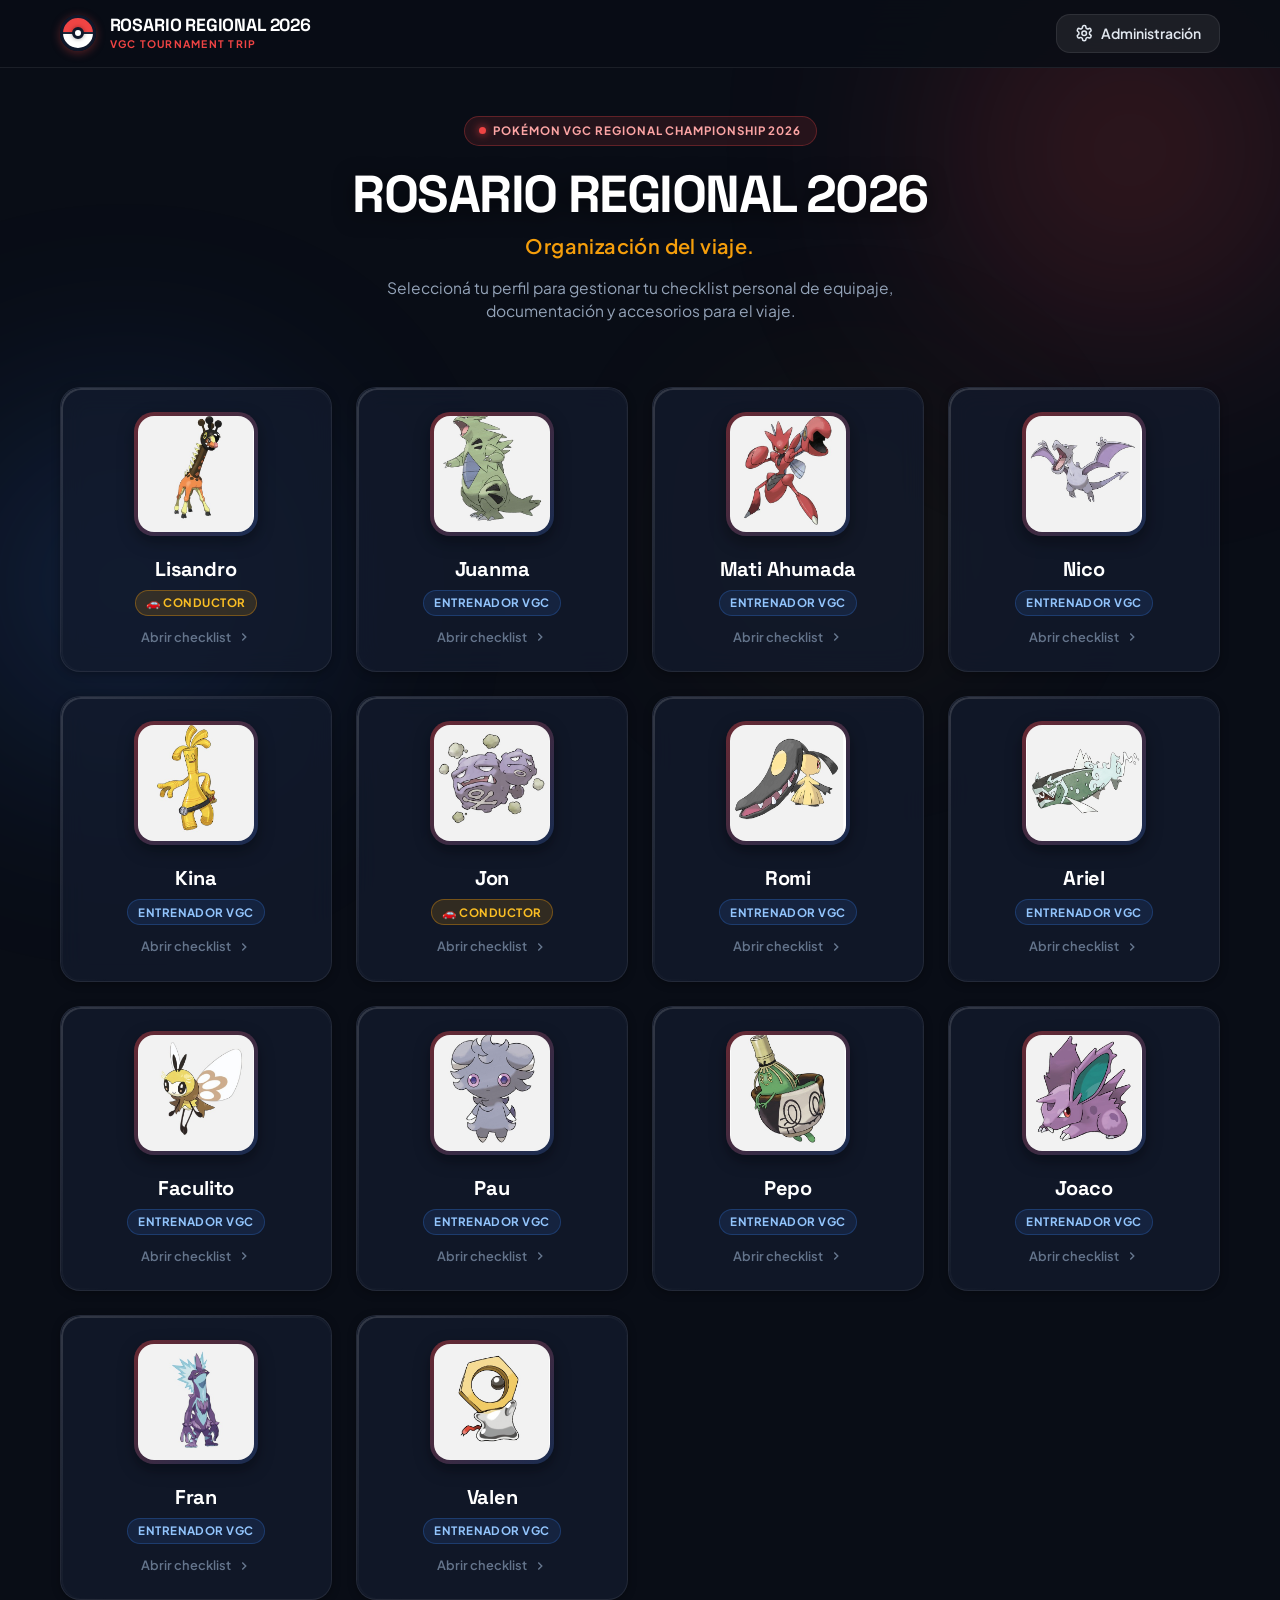
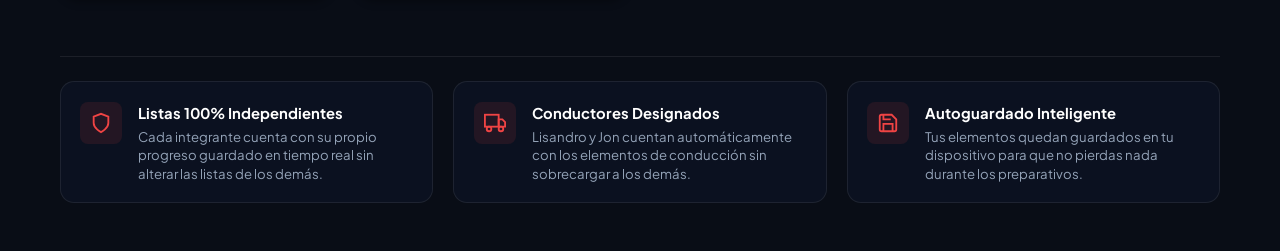
==== commit d26a76b0: "feat: enhance mobile responsive & adaptive layout with bottom-sheets and touch targets" ====
--- a/index.html
+++ b/index.html
@@ -2,7 +2,7 @@
 <html lang="es">
 <head>
   <meta charset="UTF-8">
-  <meta name="viewport" content="width=device-width, initial-scale=1.0, maximum-scale=1.0, user-scalable=no">
+  <meta name="viewport" content="width=device-width, initial-scale=1.0, viewport-fit=cover">
   <title>ROSARIO REGIONAL 2026 – Organizador de Viaje</title>
   <meta name="description" content="Organizador de equipaje y checklist para el Regional Pokémon VGC 2026 en Rosario.">
   <link rel="icon" type="image/svg+xml" href="data:image/svg+xml,<svg xmlns='http://www.w3.org/2000/svg' viewBox='0 0 100 100'><circle cx='50' cy='50' r='48' fill='%23ef4444'/><path d='M2,50 A48,48 0 0,0 98,50 Z' fill='%23ffffff'/><line x1='2' y1='50' x2='98' y2='50' stroke='%230f172a' stroke-width='8'/><circle cx='50' cy='50' r='18' fill='%230f172a'/><circle cx='50' cy='50' r='12' fill='%23ffffff'/><circle cx='50' cy='50' r='7' fill='%23e2e8f0'/></svg>">
--- a/styles.css
+++ b/styles.css
@@ -1550,28 +1550,124 @@
   display: none !important;
 }
 
-/* Responsive adjustments */
+/* Responsive & Mobile-First Adaptive Design */
+@media (max-width: 768px) {
+  .container {
+    padding: 0 1rem;
+  }
+
+  .home-hero {
+    margin-bottom: 2rem;
+    padding: 0.5rem 0;
+  }
+
+  .hero-title {
+    font-size: 2.1rem;
+  }
+
+  .hero-subtitle {
+    font-size: 1.1rem;
+  }
+
+  .hero-description {
+    font-size: 0.9rem;
+  }
+
+  .search-input-wrapper {
+    max-width: 100%;
+    width: 100%;
+  }
+
+  .filter-tabs {
+    width: 100%;
+    justify-content: stretch;
+  }
+
+  .filter-tab {
+    flex: 1;
+    text-align: center;
+    padding: 0.5rem;
+    font-size: 0.8rem;
+  }
+
+  /* Modales en móvil: estilo bottom-sheet para accesibilidad táctil */
+  .modal-dialog {
+    max-width: 100%;
+    width: 100%;
+    max-height: 85vh;
+    border-bottom-left-radius: 0;
+    border-bottom-right-radius: 0;
+    margin-top: auto;
+    border-bottom: none;
+    animation: slideUpMobile 0.28s cubic-bezier(0.16, 1, 0.3, 1);
+  }
+
+  .modal-backdrop {
+    align-items: flex-end;
+    padding: 0;
+  }
+
+  @keyframes slideUpMobile {
+    from { transform: translateY(100%); }
+    to { transform: translateY(0); }
+  }
+
+  .modal-header {
+    padding: 1rem 1.25rem;
+  }
+
+  .modal-body {
+    padding: 1rem 1.25rem;
+  }
+
+  .modal-footer {
+    padding: 0.85rem 1.25rem;
+    padding-bottom: max(0.85rem, env(safe-area-inset-bottom));
+  }
+}
+
 @media (max-width: 640px) {
   .members-grid {
     grid-template-columns: repeat(2, 1fr);
-    gap: 1rem;
+    gap: 0.85rem;
+    margin-bottom: 2.5rem;
   }
 
   .member-card {
-    padding: 1.15rem 0.85rem;
+    padding: 1rem 0.65rem;
+    border-radius: var(--radius-md);
   }
 
   .member-card-photo-wrapper {
-    width: 90px;
-    height: 90px;
+    width: 84px;
+    height: 84px;
+    margin-bottom: 0.85rem;
+    border-radius: var(--radius-md);
+  }
+
+  .member-card-photo {
+    border-radius: calc(var(--radius-md) - 3px);
   }
 
   .member-card-name {
     font-size: 1.05rem;
+    line-height: 1.2;
+    margin-bottom: 0.3rem;
+  }
+
+  .member-tag-badge {
+    font-size: 0.65rem;
+    padding: 0.15rem 0.5rem;
+    margin-bottom: 0.5rem;
+  }
+
+  .member-card-action {
+    font-size: 0.72rem;
   }
 
   .profile-hero-card {
-    padding: 1.25rem;
+    padding: 1.25rem 1rem;
+    gap: 1.25rem;
   }
 
   .profile-identity {
@@ -1579,19 +1675,120 @@
     text-align: center;
   }
 
+  .profile-photo-wrapper {
+    width: 88px;
+    height: 88px;
+  }
+
+  .profile-name {
+    font-size: 1.5rem;
+  }
+
   .profile-badge-row {
     justify-content: center;
   }
 
+  .profile-progress-box {
+    padding: 1rem;
+  }
+
+  .progress-percent {
+    font-size: 1.35rem;
+  }
+
   .checklist-toolbar {
     gap: 0.75rem;
+    margin-bottom: 1.5rem;
   }
 
   .toolbar-action-buttons {
     width: 100%;
+    display: grid;
+    grid-template-columns: 1fr 1fr;
+    gap: 0.5rem;
   }
 
   .toolbar-action-buttons .btn {
-    flex: 1;
-  }
-}
+    width: 100%;
+    padding: 0.55rem 0.5rem;
+    font-size: 0.78rem;
+  }
+
+  .category-header {
+    padding: 0.85rem 1rem;
+  }
+
+  .category-title {
+    font-size: 0.95rem;
+  }
+
+  .category-badge-icon {
+    width: 24px;
+    height: 24px;
+  }
+
+  .category-items-list {
+    padding: 0.35rem 0.45rem;
+  }
+
+  .item-row {
+    padding: 0.75rem 0.65rem;
+  }
+
+  .item-name {
+    font-size: 0.875rem;
+  }
+
+  .custom-checkbox-wrapper {
+    width: 24px;
+    height: 24px;
+  }
+
+  .custom-checkbox-box {
+    width: 24px;
+    height: 24px;
+  }
+}
+
+/* Pantallas extra pequeñas (< 370px, ej. iPhone SE 1ra gen, smart watches / plegables cerrados) */
+@media (max-width: 370px) {
+  .members-grid {
+    grid-template-columns: 1fr 1fr;
+    gap: 0.65rem;
+  }
+
+  .member-card-photo-wrapper {
+    width: 72px;
+    height: 72px;
+  }
+
+  .member-card-name {
+    font-size: 0.95rem;
+  }
+
+  .stats-counter-grid {
+    gap: 0.35rem;
+  }
+
+  .stat-pill {
+    padding: 0.4rem 0.2rem;
+  }
+
+  .stat-num {
+    font-size: 1rem;
+  }
+
+  .stat-text {
+    font-size: 0.62rem;
+  }
+}
+
+/* Soporte para iPhone con Home Bar & Notch */
+@supports (padding: max(0px)) {
+  .app-header {
+    padding-top: max(0.85rem, env(safe-area-inset-top));
+  }
+  .main-container {
+    padding-bottom: max(3rem, env(safe-area-inset-bottom));
+  }
+}
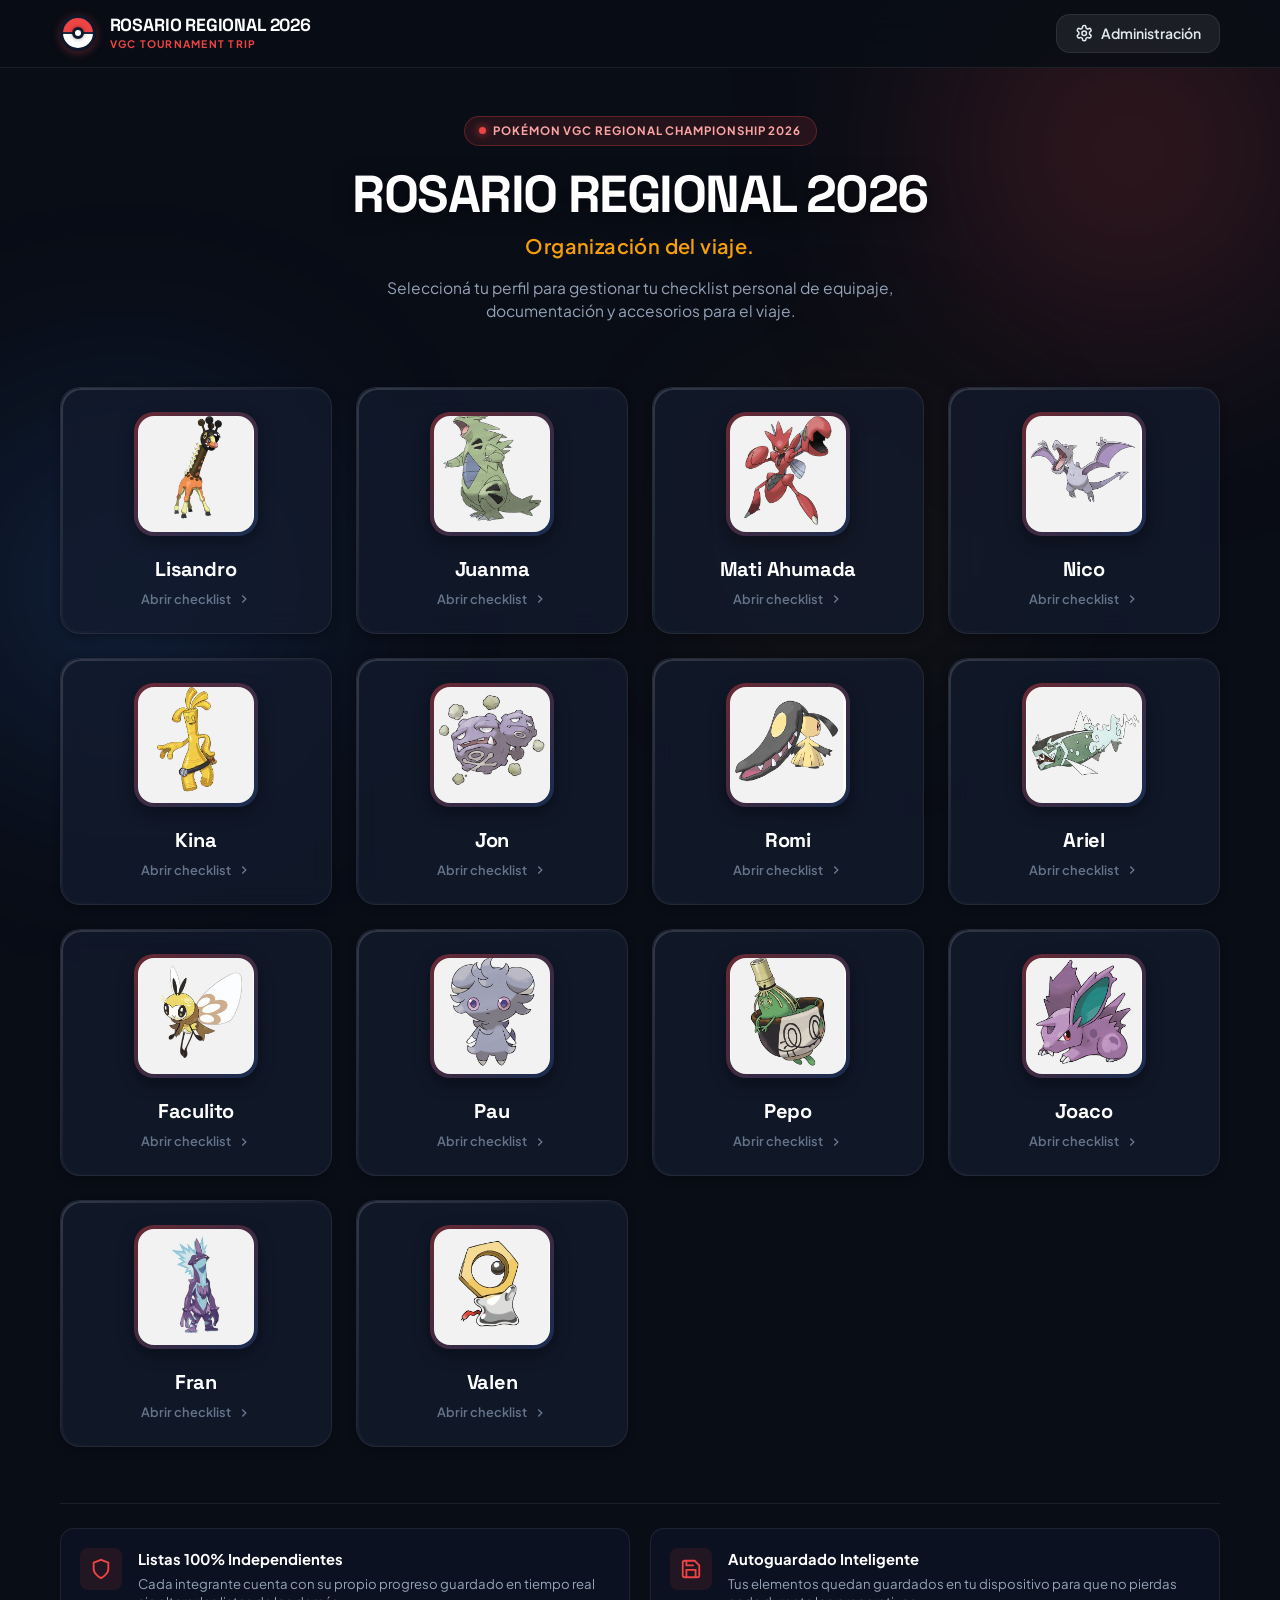
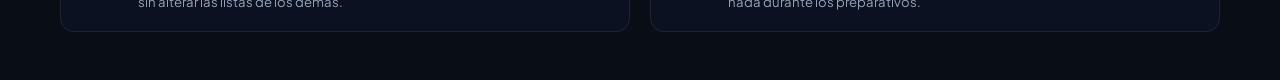
==== commit f05042e5: "feat: protect admin with password 'tala', remove role badges and driver info card" ====
--- a/index.html
+++ b/index.html
@@ -78,15 +78,6 @@
           </div>
           <div class="info-card">
             <div class="info-icon">
-              <svg viewBox="0 0 24 24" fill="none" stroke="currentColor" stroke-width="2"><rect x="1" y="3" width="15" height="13"></rect><polygon points="16 8 20 8 23 11 23 16 16 16 16 8"></polygon><circle cx="5.5" cy="18.5" r="2.5"></circle><circle cx="18.5" cy="18.5" r="2.5"></circle></svg>
-            </div>
-            <div>
-              <h4 class="info-title">Conductores Designados</h4>
-              <p class="info-desc">Lisandro y Jon cuentan automáticamente con los elementos de conducción sin sobrecargar a los demás.</p>
-            </div>
-          </div>
-          <div class="info-card">
-            <div class="info-icon">
               <svg viewBox="0 0 24 24" fill="none" stroke="currentColor" stroke-width="2"><path d="M19 21H5a2 2 0 0 1-2-2V5a2 2 0 0 1 2-2h11l5 5v11a2 2 0 0 1-2 2z"></path><polyline points="17 21 17 13 7 13 7 21"></polyline><polyline points="7 3 7 8 15 8"></polyline></svg>
             </div>
             <div>
@@ -133,7 +124,6 @@
               
               <div class="profile-info">
                 <div class="profile-badge-row">
-                  <span id="profile-role-badge" class="member-badge">INTEGRANTE</span>
                   <span class="vgc-tag">ROSARIO 2026</span>
                 </div>
                 <h2 id="profile-name" class="profile-name">Nombre</h2>
@@ -214,6 +204,37 @@
   </main>
 
   <!-- ========================================== -->
+  <!-- MODAL: CONTRASEÑA DE ADMINISTRACIÓN        -->
+  <!-- ========================================== -->
+  <div id="admin-auth-modal" class="modal-backdrop hidden">
+    <div class="modal-dialog modal-sm">
+      <div class="modal-header">
+        <div class="modal-header-title">
+          <div class="admin-shield-icon">
+            <svg viewBox="0 0 24 24" fill="none" stroke="currentColor" stroke-width="2"><rect x="3" y="11" width="18" height="11" rx="2" ry="2"></rect><path d="M7 11V7a5 5 0 0 1 10 0v4"></path></svg>
+          </div>
+          <div>
+            <h3 class="modal-title">Acceso de Administrador</h3>
+            <p class="modal-subtitle">Ingresá la contraseña para continuar</p>
+          </div>
+        </div>
+        <button id="btn-close-admin-auth" class="btn-close-modal" aria-label="Cerrar modal">✕</button>
+      </div>
+      <form id="admin-auth-form" class="modal-form">
+        <div class="form-group">
+          <label for="admin-password-input" class="form-label">Contraseña de administrador *</label>
+          <input type="password" id="admin-password-input" class="form-input" placeholder="Ingresá la contraseña..." required autocomplete="current-password" autofocus>
+          <p id="admin-auth-error" class="form-help hidden" style="color: var(--danger); font-weight: 600; margin-top: 0.35rem;">⚠️ Contraseña incorrecta. Acceso denegado.</p>
+        </div>
+        <div class="modal-footer" style="padding: 0; background: none; border: none; margin-top: 0.5rem; display: flex; justify-content: flex-end; gap: 0.5rem;">
+          <button type="button" id="btn-cancel-admin-auth" class="btn btn-ghost">Cancelar</button>
+          <button type="submit" class="btn btn-primary">Ingresar</button>
+        </div>
+      </form>
+    </div>
+  </div>
+
+  <!-- ========================================== -->
   <!-- 3. MODAL: PANEL DE ADMINISTRACIÓN         -->
   <!-- ========================================== -->
   <div id="admin-modal" class="modal-backdrop hidden">
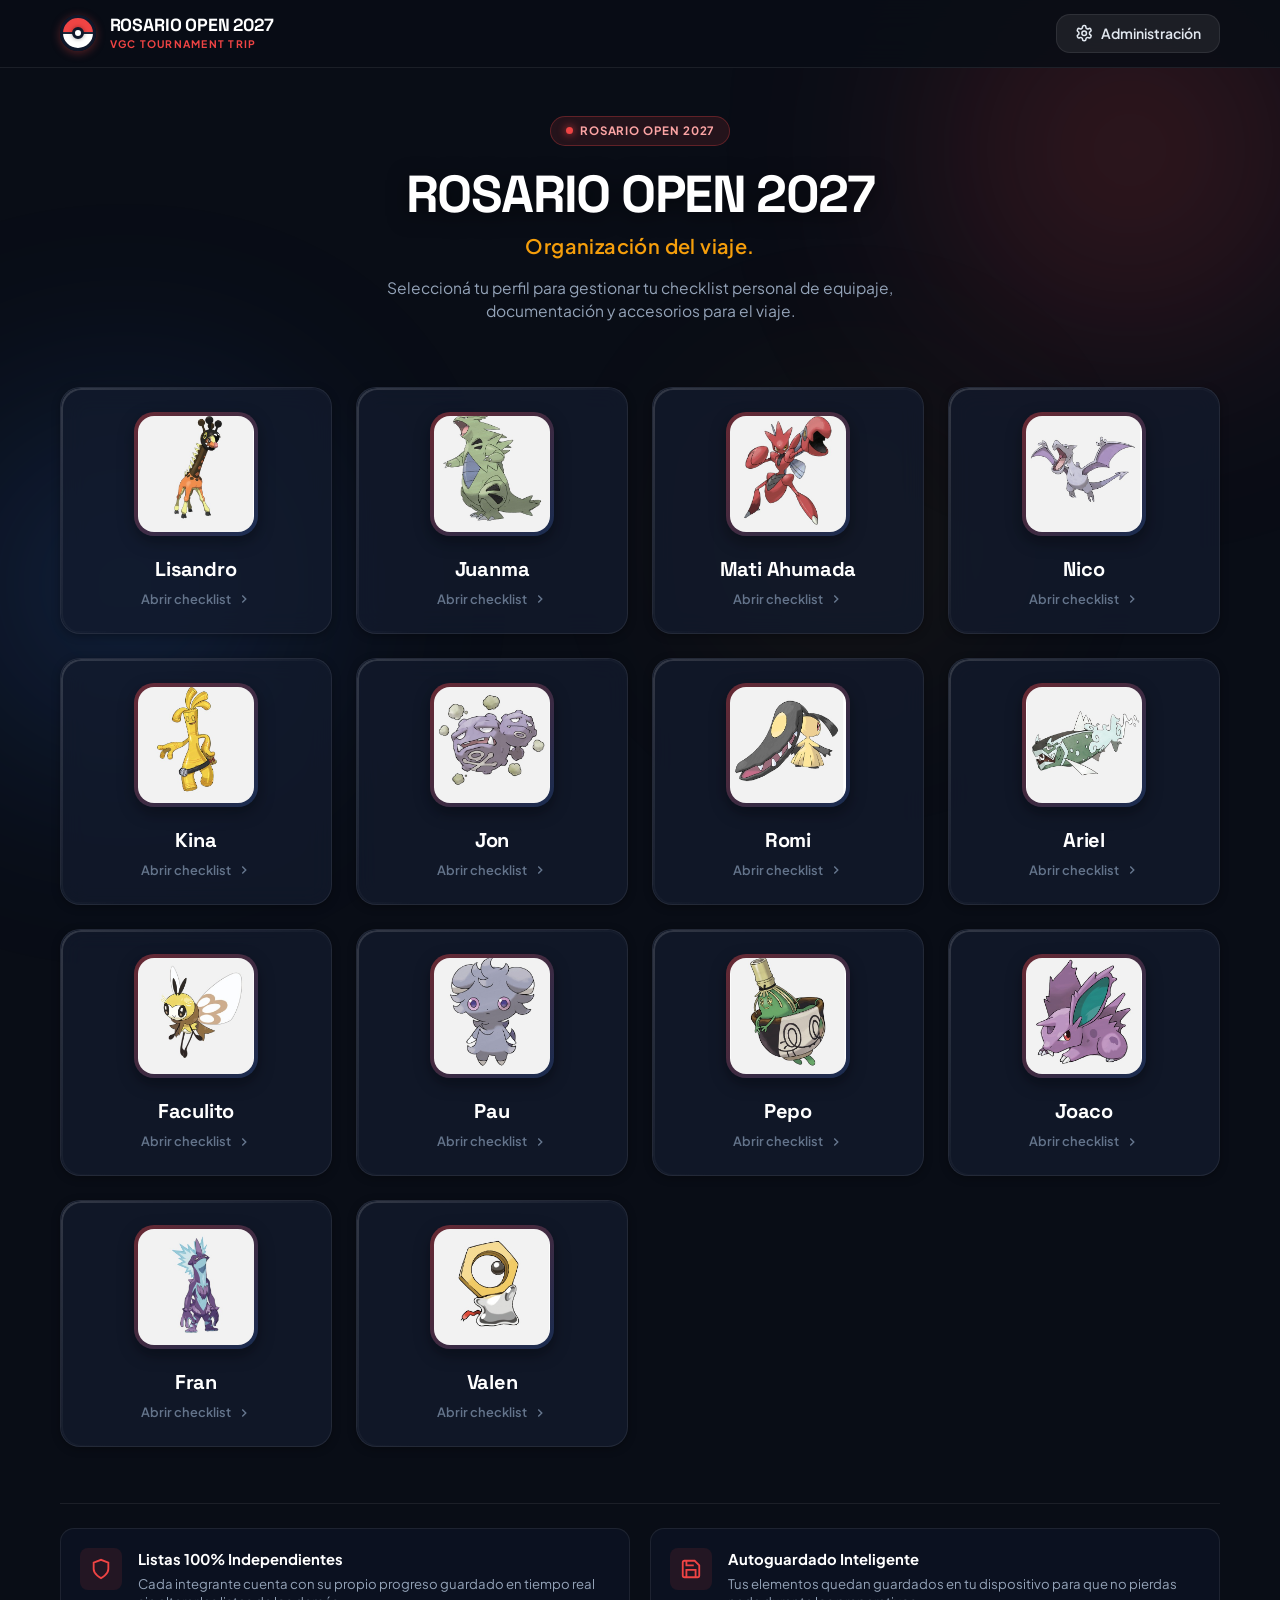
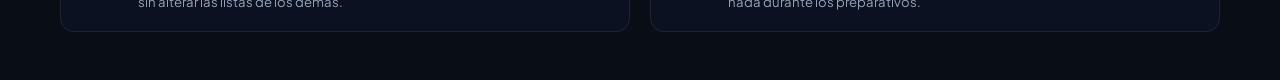
==== commit 210ff981: "feat: update titles to ROSARIO OPEN 2027" ====
--- a/index.html
+++ b/index.html
@@ -3,8 +3,8 @@
 <head>
   <meta charset="UTF-8">
   <meta name="viewport" content="width=device-width, initial-scale=1.0, viewport-fit=cover">
-  <title>ROSARIO REGIONAL 2026 – Organizador de Viaje</title>
-  <meta name="description" content="Organizador de equipaje y checklist para el Regional Pokémon VGC 2026 en Rosario.">
+  <title>ROSARIO OPEN 2027 – Organizador de Viaje</title>
+  <meta name="description" content="Organizador de equipaje y checklist para Pokémon VGC Rosario Open 2027.">
   <link rel="icon" type="image/svg+xml" href="data:image/svg+xml,<svg xmlns='http://www.w3.org/2000/svg' viewBox='0 0 100 100'><circle cx='50' cy='50' r='48' fill='%23ef4444'/><path d='M2,50 A48,48 0 0,0 98,50 Z' fill='%23ffffff'/><line x1='2' y1='50' x2='98' y2='50' stroke='%230f172a' stroke-width='8'/><circle cx='50' cy='50' r='18' fill='%230f172a'/><circle cx='50' cy='50' r='12' fill='%23ffffff'/><circle cx='50' cy='50' r='7' fill='%23e2e8f0'/></svg>">
   <link rel="preconnect" href="https://fonts.googleapis.com">
   <link rel="preconnect" href="https://fonts.gstatic.com" crossorigin>
@@ -25,7 +25,7 @@
           <div class="pokeball-inner"></div>
         </div>
         <div class="brand-text">
-          <span class="brand-title">ROSARIO REGIONAL 2026</span>
+          <span class="brand-title">ROSARIO OPEN 2027</span>
           <span class="brand-tag">VGC TOURNAMENT TRIP</span>
         </div>
       </a>
@@ -51,9 +51,9 @@
         <!-- Hero de Bienvenida -->
         <div class="home-hero">
           <div class="tournament-badge">
-            <span class="badge-dot"></span> POKÉMON VGC REGIONAL CHAMPIONSHIP 2026
-          </div>
-          <h1 class="hero-title">ROSARIO REGIONAL 2026</h1>
+            <span class="badge-dot"></span> ROSARIO OPEN 2027
+          </div>
+          <h1 class="hero-title">ROSARIO OPEN 2027</h1>
           <p class="hero-subtitle">Organización del viaje.</p>
           <p class="hero-description">
             Seleccioná tu perfil para gestionar tu checklist personal de equipaje, documentación y accesorios para el viaje.
@@ -124,7 +124,7 @@
               
               <div class="profile-info">
                 <div class="profile-badge-row">
-                  <span class="vgc-tag">ROSARIO 2026</span>
+                  <span class="vgc-tag">ROSARIO OPEN 2027</span>
                 </div>
                 <h2 id="profile-name" class="profile-name">Nombre</h2>
                 <p class="profile-subtext">Checklist personal de viaje y equipaje</p>
@@ -265,7 +265,7 @@
         <!-- Pestaña 1: Integrantes -->
         <div id="admin-tab-members" class="admin-tab-content active">
           <div class="admin-tab-toolbar">
-            <p class="tab-helper-text">Administrá a los viajeros del Regional. Podés modificar nombres, fotografías o agregar nuevos.</p>
+            <p class="tab-helper-text">Administrá a los viajeros del Rosario Open 2027. Podés modificar nombres, fotografías o agregar nuevos.</p>
             <button id="btn-admin-add-member" class="btn btn-primary btn-sm">
               <svg class="icon icon-sm" viewBox="0 0 24 24" fill="none" stroke="currentColor" stroke-width="2"><line x1="12" y1="5" x2="12" y2="19"></line><line x1="5" y1="12" x2="19" y2="12"></line></svg>
               <span>Agregar Integrante</span>
